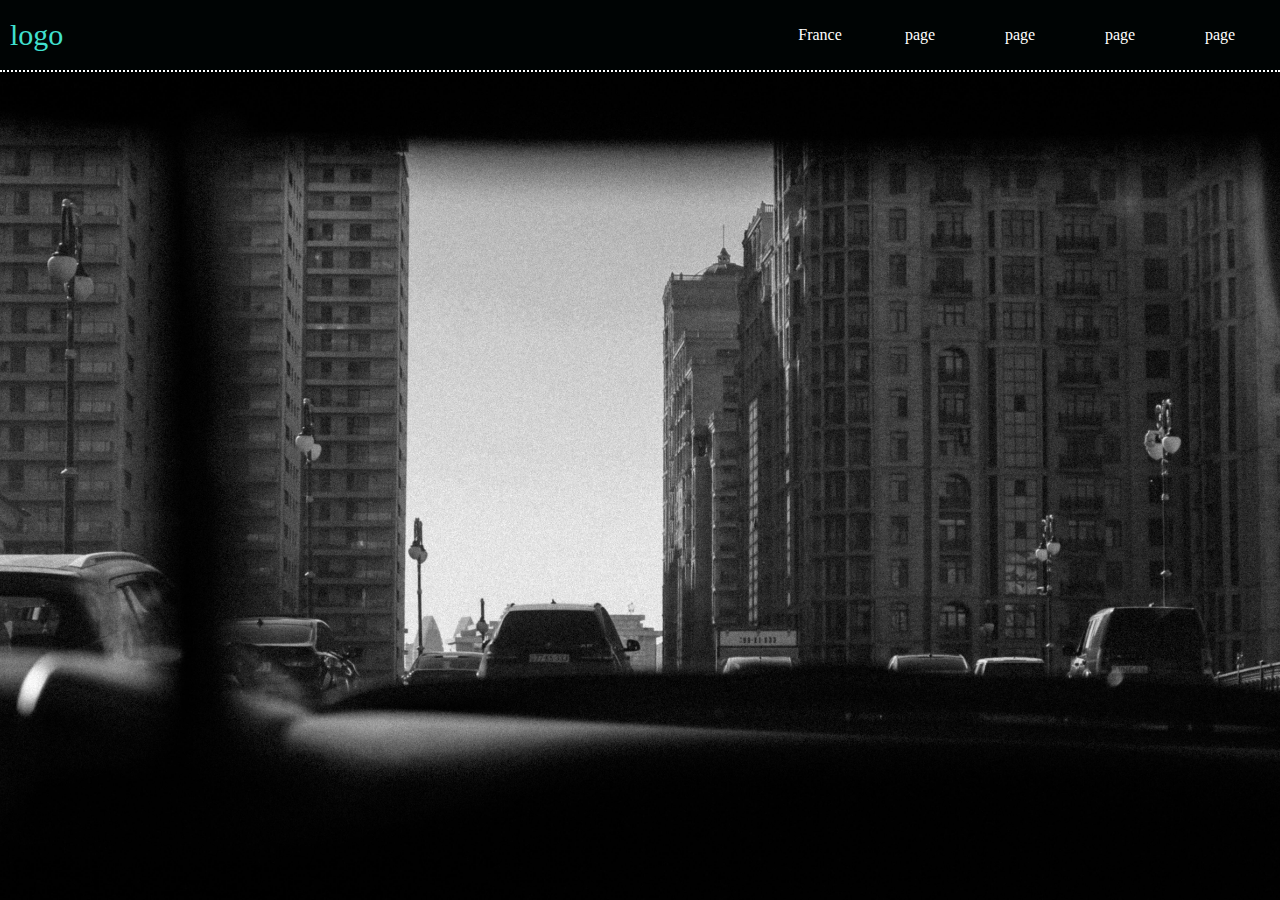
==== index.html @ 2242b92c "first commit" ====
<!DOCTYPE html>
<html lang="en">
  <head>
    <meta name="Description" content="qui? quoi? ou?" />
    <meta name="aurthor" content="2024 manoj-kumar gnanavel" />
    <meta charset="UTF-8" />
    <meta name="viewport" content="width=device-width, initial-scale=1.0" />
    <link rel="stylesheet" href="/assets/css/styles.css" />
    <title></title>
    <!-- google fonts -->
    <!-- google analytics -->
  </head>
  <body>
    <header>
      <a href="/index.html">logo</a>
      <nav>
        <ul>
          <li><a href="">France</a></li>
          <li><a href="">page</a></li>
          <li><a href="">page</a></li>
          <li><a href="">page</a></li>
          <li><a href="">page</a></li>
        </ul>
      </nav>
    </header>
    <section>
      
    </section>
      <main>
        <section >
          <article></article>
          <article></article>
          <article></article>
          <article></article>
        </section>
        <section id="france">
          <article></article>
          <article></article>
          <article></article>
          <article></article>
        </section>
      </main>
    
  </body>
</html>
---- assets/css/styles.css ----
*{
    margin: 0;
    padding: 0;
    box-sizing: border-box;
    scroll-behavior: smooth;
}

:root{
    --j: rgb(0, 4, 4); 
    --px: 10px;
    --g: grey;
}

header{
    width: 100vw;
    height: 8vh;
    background: var(--j);
    padding: var(--px);
    display: flex;
    justify-content: space-between;
    align-items: center;
    position: fixed;
    border-bottom: 2px dotted white;
}

ul,section{display: flex;}

header+section{
    width: 100vw;
    height: 100vh;
    background: url(../img/slide.jpg) 0 0 no-repeat black;
    background-position: center;
    background-size: cover;
}
nav{
    width: 500px;
}

li{
    display: block;
    width: 100px;
    text-align: center;
}

a{
    text-decoration: none;
    color: white;
}

a[ href="/index.html"]{
    color: turquoise;
    font-size: 30px;
}
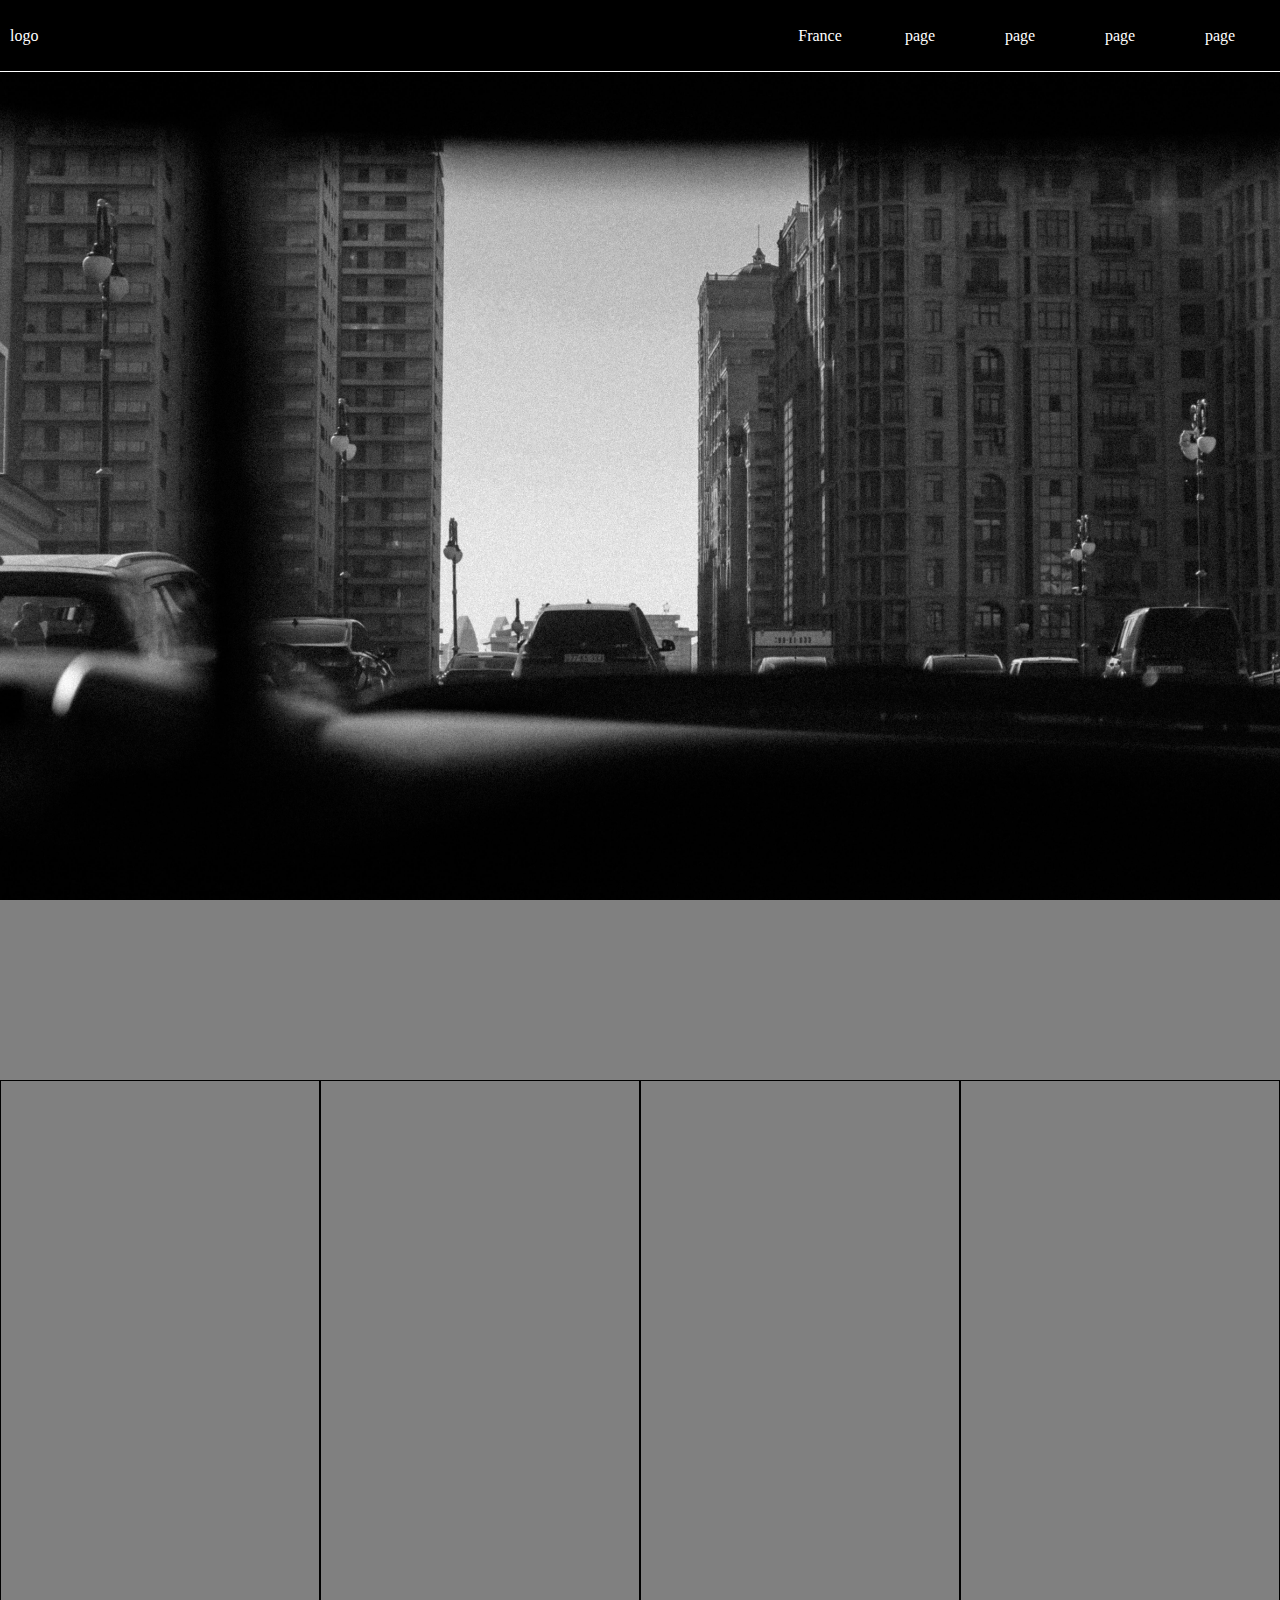
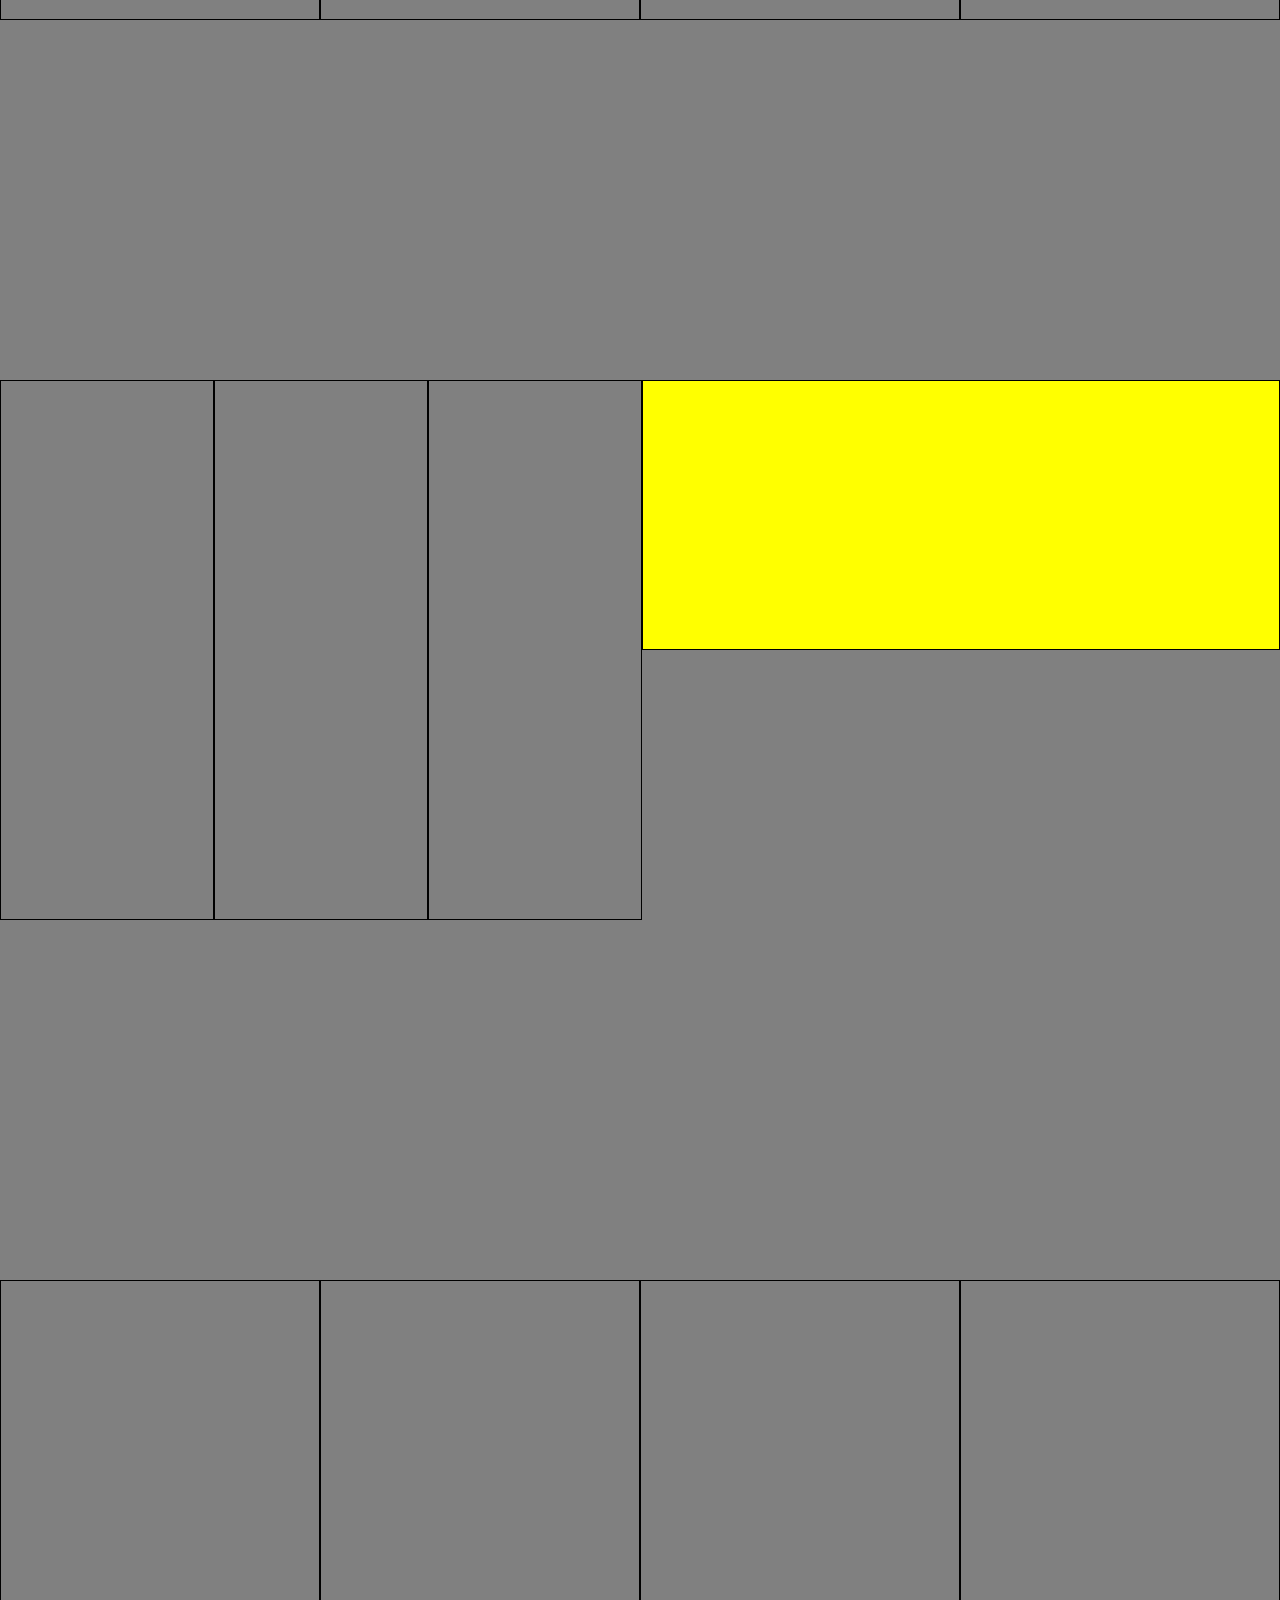
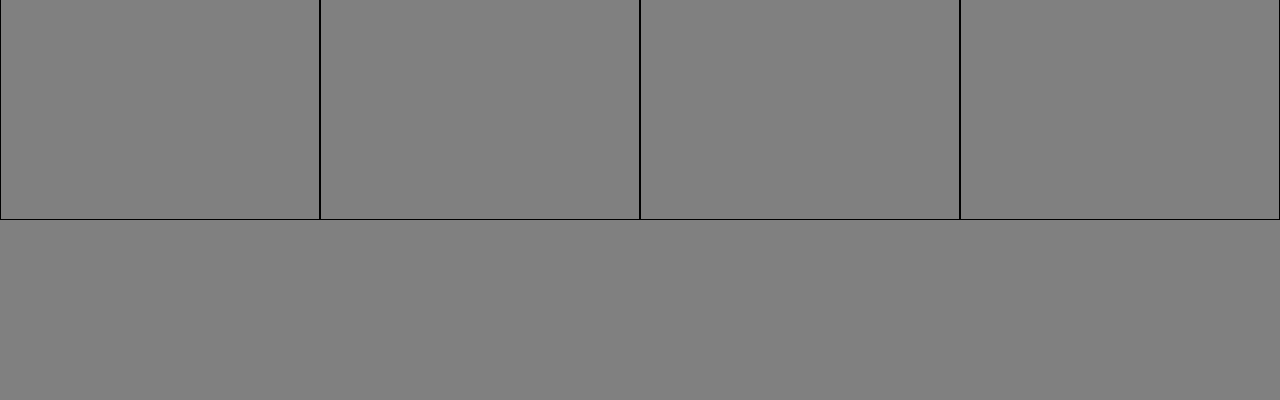
==== commit 51cb2747: "commit" ====
--- a/index.html
+++ b/index.html
@@ -24,7 +24,7 @@
       </nav>
     </header>
     <section>
-      
+
     </section>
       <main>
         <section >
@@ -33,7 +33,15 @@
           <article></article>
           <article></article>
         </section>
-        <section id="france">
+        <section>
+          <div>
+          <article></article>
+          <article></article>
+          <article></article>
+          <article></article>
+        </div>
+        </section>
+        <section >
           <article></article>
           <article></article>
           <article></article>
--- a/assets/css/styles.css
+++ b/assets/css/styles.css
@@ -1,53 +1,90 @@
-*{
+* {
     margin: 0;
     padding: 0;
     box-sizing: border-box;
     scroll-behavior: smooth;
-}
-
-:root{
-    --j: rgb(0, 4, 4); 
+    max-width: 100%;
+  }
+  
+  :root {
+    --j: rgb(0, 0, 0);
     --px: 10px;
     --g: grey;
-}
-
-header{
+  }
+  
+  header {
     width: 100vw;
-    height: 8vh;
+    min-height: 8vh;
     background: var(--j);
     padding: var(--px);
     display: flex;
     justify-content: space-between;
     align-items: center;
     position: fixed;
-    border-bottom: 2px dotted white;
-}
-
-ul,section{display: flex;}
-
-header+section{
+    border-bottom: 1px double white;
+  }
+  
+  ul,
+  section,
+  section > div {
+    display: flex;
+  }
+  
+  header + section {
     width: 100vw;
     height: 100vh;
     background: url(../img/slide.jpg) 0 0 no-repeat black;
-    background-position: center;
     background-size: cover;
-}
-nav{
+  }
+  
+  nav {
     width: 500px;
-}
-
-li{
+  }
+  
+  li {
     display: block;
     width: 100px;
     text-align: center;
-}
-
-a{
+  }
+  
+  a {
     text-decoration: none;
     color: white;
-}
-
-a[ href="/index.html"]{
+  }
+  
+  a[href="index.html"] {
     color: turquoise;
     font-size: 30px;
-}+  }
+  
+  main {
+    background: var(--g);
+  }
+  
+  section {
+    flex-wrap: wrap;
+    align-items: center;
+    min-height: 100vh;
+  }
+  
+  section div {
+    min-height: 60vh;
+  }
+  
+  article {
+    flex: 1;
+    border: 1px solid black;
+    min-height: 60vh;
+  }
+  
+  main > section:nth-child(2) > div > article:nth-child(4) {
+    background: yellow;
+    flex: 3;
+    min-height: 30vh;
+    align-self: flex-start;
+  }
+  
+  main > section:nth-child(2) {
+    display: inherit;
+    padding-top: 20vh;
+  }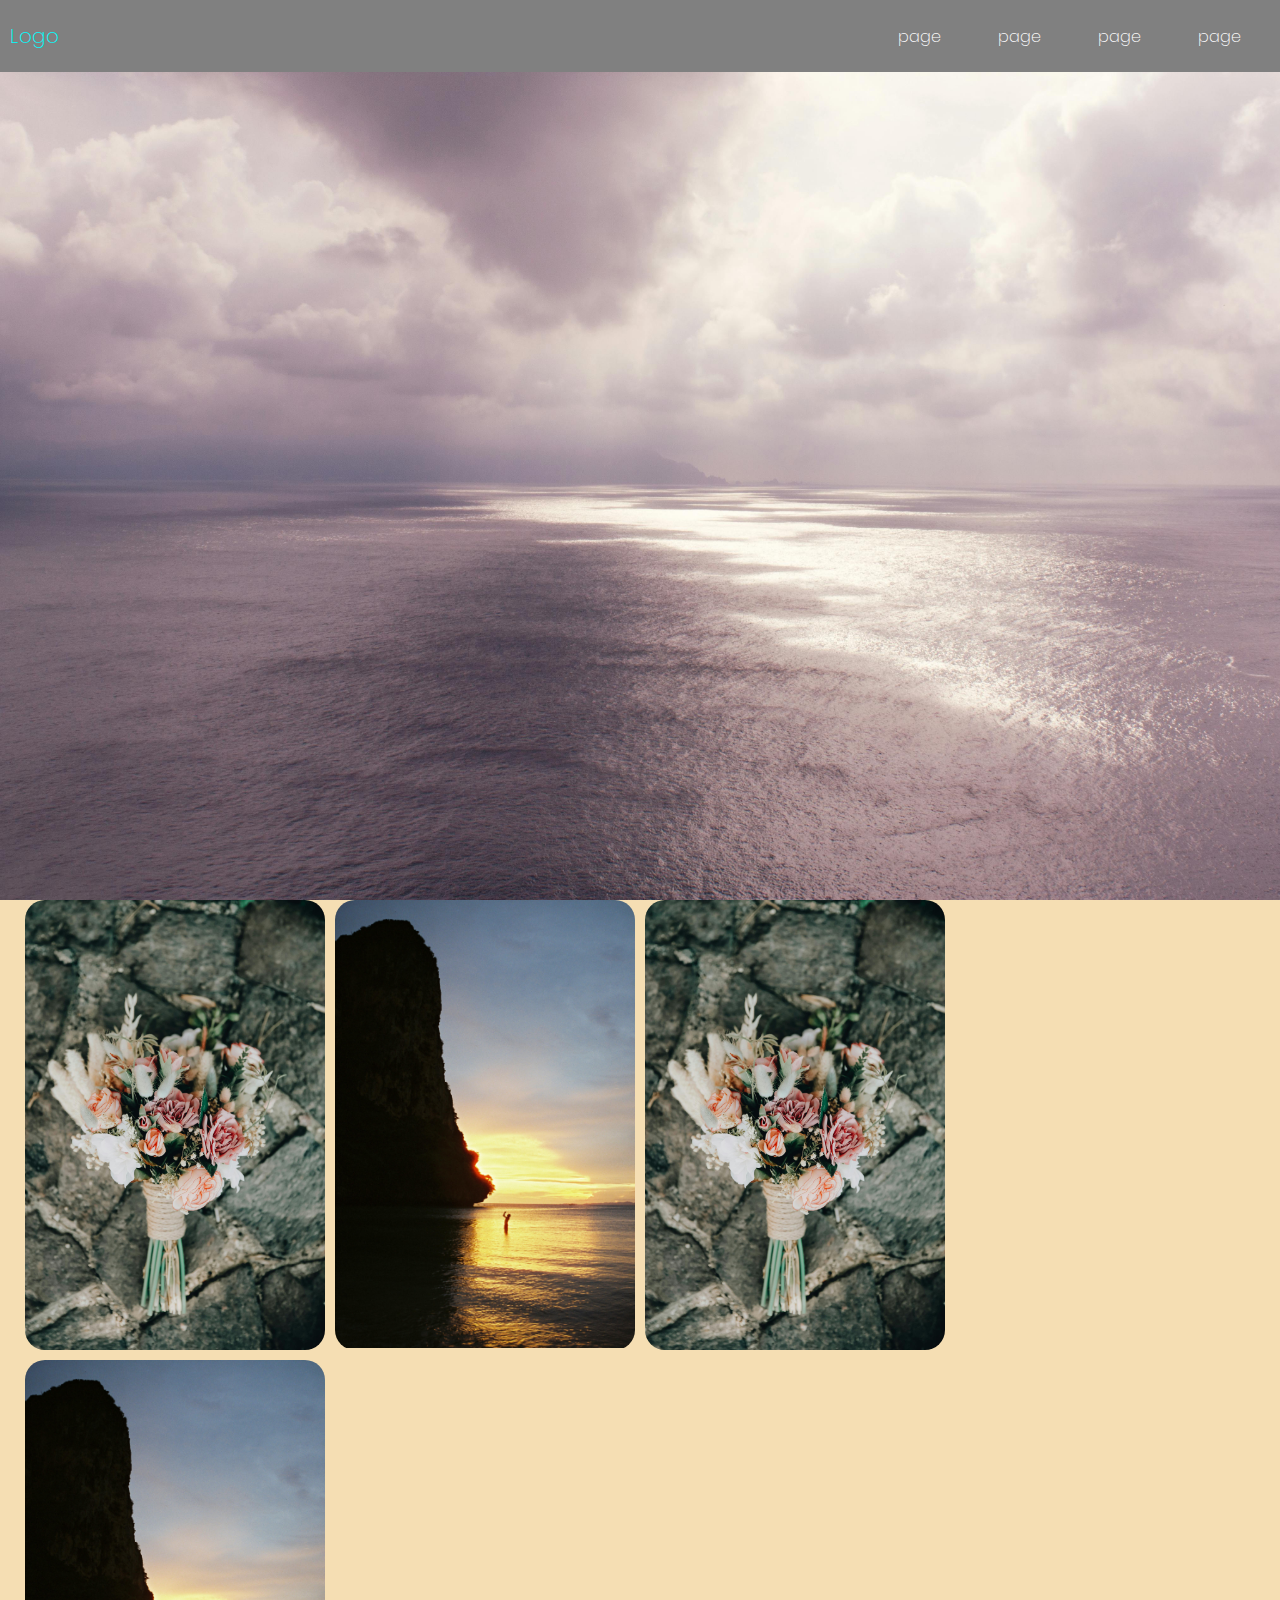
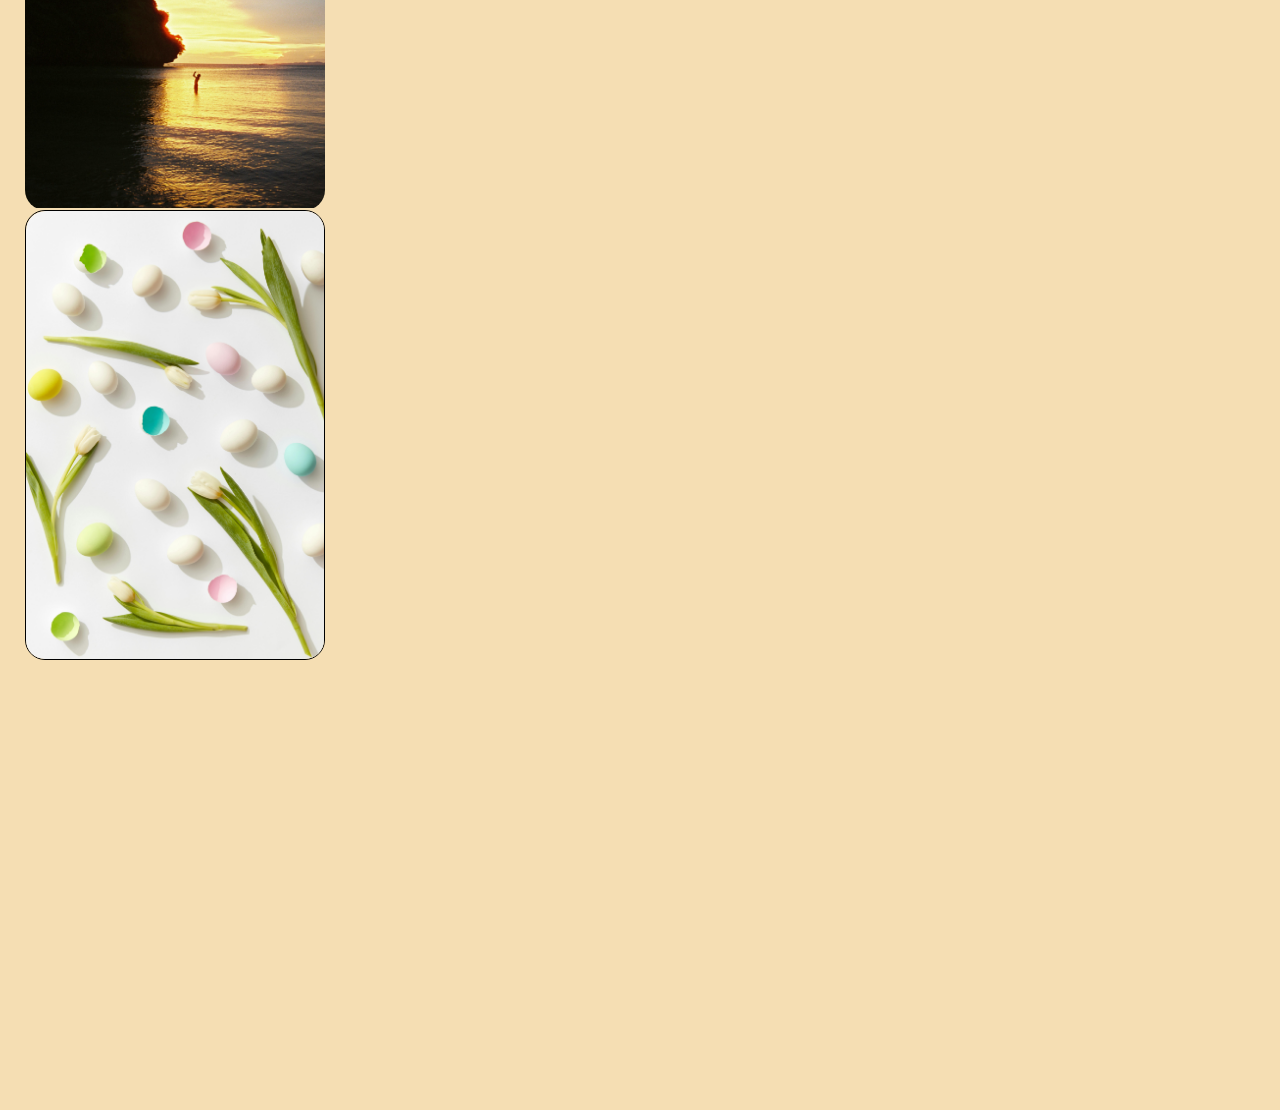
==== commit 85fd1592: "last commit" ====
--- a/index.html
+++ b/index.html
@@ -6,16 +6,22 @@
     <meta charset="UTF-8" />
     <meta name="viewport" content="width=device-width, initial-scale=1.0" />
     <link rel="stylesheet" href="/assets/css/styles.css" />
+    <link rel="stylesheet" href="/assets/css/nav.css" />
+    <link rel="stylesheet" href="/assets/css/animmation.css">
+
     <title></title>
     <!-- google fonts -->
     <!-- google analytics -->
   </head>
   <body>
     <header>
-      <a href="/index.html">logo</a>
+      <a href="/index.html">Logo</a>
+      <a href="#mobile" aria-label="open navigation"
+        ><img src="/assets/img/menu.png" alt=""
+      /></a>
       <nav>
-        <ul>
-          <li><a href="">France</a></li>
+        <ul id="mobile">
+          <li><a href="#" aria-label="close navigation">Fermer X</a></li>
           <li><a href="">page</a></li>
           <li><a href="">page</a></li>
           <li><a href="">page</a></li>
@@ -23,31 +29,67 @@
         </ul>
       </nav>
     </header>
-    <section>
+    <section></section>
+    <main>
+      <section>
+        <figure>
+          <img src="/assets/img/anim.jpg" alt="" />
+  
+          <figcaption>
+            Lorem ipsum dolor, sit amet consectetur adipisicing elit. Sint
+            distinctio facilis, deleniti numquam dolore eum? Aperiam doloribus
+            illum numquam rerum asperiores ratione accusantium distinctio quam?
+            Repellendus unde totam quos dicta?
+          </figcaption>
+        </figure>
+        <figure>
+          <img src="/assets/img/anim1.jpg" alt="" />
+  
+          <figcaption>
+            Lorem ipsum dolor, sit amet consectetur adipisicing elit. Sint
+            distinctio facilis, deleniti numquam dolore eum? Aperiam doloribus
+            illum numquam rerum asperiores ratione accusantium distinctio quam?
+            Repellendus unde totam quos dicta?
+          </figcaption>
+        </figure>
+        <figure>
+          <img src="/assets/img/anim.jpg" alt="" />
+  
+          <figcaption>
+            Lorem ipsum dolor, sit amet consectetur adipisicing elit. Sint
+            distinctio facilis, deleniti numquam dolore eum? Aperiam doloribus
+            illum numquam rerum asperiores ratione accusantium distinctio quam?
+            Repellendus unde totam quos dicta?
+          </figcaption>
+        </figure>
+        <figure>
+          <img src="/assets/img/anim1.jpg" alt="" />
+  
+          <figcaption>
+            Lorem ipsum dolor, sit amet consectetur adipisicing elit. Sint
+            distinctio facilis, deleniti numquam dolore eum? Aperiam doloribus
+            illum numquam rerum asperiores ratione accusantium distinctio quam?
+            Repellendus unde totam quos dicta?
+          </figcaption>
+        </figure>
+      </section>
 
-    </section>
-      <main>
-        <section >
-          <article></article>
-          <article></article>
-          <article></article>
-          <article></article>
-        </section>
-        <section>
+      <section>
+        <article>
+          <figure>
+            <img src="/assets/img/anim2.jpg" alt="" />
+          </figure>
           <div>
-          <article></article>
-          <article></article>
-          <article></article>
-          <article></article>
-        </div>
-        </section>
-        <section >
-          <article></article>
-          <article></article>
-          <article></article>
-          <article></article>
-        </section>
-      </main>
-    
+            <h2>Solde</h2>
+            <p>
+              Lorem ipsum, dolor sit amet consectetur adipisicing elit. Suscipit
+              expedita, natus exercitationem libero incidunt odit vero obcaecati
+              non?
+            </p>
+            <a href=""><span></span></a>
+          </div>
+        </article>
+      </section>
+    </main>
   </body>
 </html>
--- a/assets/css/styles.css
+++ b/assets/css/styles.css
@@ -1,61 +1,51 @@
+@import url("https://fonts.googleapis.com/css2?family=Poppins:ital,wght@0,100;0,200;0,300;0,400;0,500;0,600;0,700;0,800;0,900;1,100;1,200;1,300;1,400;1,500;1,600;1,700;1,800;1,900&display=swap");
 * {
     margin: 0;
     padding: 0;
     box-sizing: border-box;
-    scroll-behavior: smooth;
-    max-width: 100%;
   }
   
+  body {
+    font-family: "Poppins", sans-serif;
+    font-weight: 200;
+    font-style: normal;
+  }
   :root {
     --j: rgb(0, 0, 0);
     --px: 10px;
-    --g: grey;
+    --g: wheat;
   }
-  
-  header {
-    width: 100vw;
-    min-height: 8vh;
-    background: var(--j);
-    padding: var(--px);
-    display: flex;
-    justify-content: space-between;
-    align-items: center;
-    position: fixed;
-    border-bottom: 1px double white;
-  }
-  
-  ul,
-  section,
-  section > div {
-    display: flex;
-  }
-  
+@media screen and (min-width: 1024px){
   header + section {
     width: 100vw;
     height: 100vh;
     background: url(../img/slide.jpg) 0 0 no-repeat black;
     background-size: cover;
   }
+}
+
+@media screen and (min-width: 980px) and (max-width: 1279px)  {
+  header + section {
+    width: 100vw;
+    height: 100vh;
+    background: url(../img/slide2.jpg) 0 0 no-repeat black;
+    background-size: cover;
+  }
+}
+@media screen and (min-width: 480px) and (max-width: 979px)  {
+  header + section {
+    width: 100vw;
+    height: 100vh;
+    background: url(../img/slide2.jpg) 0 0 no-repeat black;
+    background-size: cover;
+  }
+}
   
-  nav {
-    width: 500px;
+
+ main > section{
+    padding-left: 25px;
   }
-  
-  li {
-    display: block;
-    width: 100px;
-    text-align: center;
-  }
-  
-  a {
-    text-decoration: none;
-    color: white;
-  }
-  
-  a[href="index.html"] {
-    color: turquoise;
-    font-size: 30px;
-  }
+
   
   main {
     background: var(--g);
@@ -67,24 +57,14 @@
     min-height: 100vh;
   }
   
-  section div {
-    min-height: 60vh;
-  }
   
   article {
     flex: 1;
     border: 1px solid black;
-    min-height: 60vh;
+    /* min-height: 60vh; */
   }
   
-  main > section:nth-child(2) > div > article:nth-child(4) {
-    background: yellow;
-    flex: 3;
-    min-height: 30vh;
-    align-self: flex-start;
-  }
-  
+
   main > section:nth-child(2) {
     display: inherit;
-    padding-top: 20vh;
   }--- a/assets/css/nav.css
+++ b/assets/css/nav.css
@@ -0,0 +1,82 @@
+@import url("https://fonts.googleapis.com/css2?family=Poppins:ital,wght@0,100;0,200;0,300;0,400;0,500;0,600;0,700;0,800;0,900;1,100;1,200;1,300;1,400;1,500;1,600;1,700;1,800;1,900&display=swap");
+* {
+    margin: 0;
+    padding: 0;
+    box-sizing: border-box;
+  }
+  
+  body {
+    font-family: "Poppins", sans-serif;
+    font-weight: 200;
+    font-style: normal;
+  }
+header {
+  background: grey;
+  display: flex;
+  justify-content: space-between;
+  padding: 0 10px;
+  align-items: center;
+  min-height: 8vh;
+  width: 100%;
+  position: fixed;
+  z-index: 5;
+}
+header>:first-child{
+  color: aqua;
+  font-size: 20px;
+}
+
+a {
+  text-decoration: none;
+}
+
+ul {
+  list-style: none;
+  display: flex;
+}
+
+li > a,
+header > a {
+  color: white;
+}
+
+li {
+  display: block;
+  width: 100px;
+  text-align: center;
+}
+
+@media screen and (min-width: 769px) {
+  header > a:nth-child(2),
+  ul > li:first-child {
+    display: none;
+  }
+}
+
+@media screen and (max-width: 768px) {
+  #mobile {
+    position: fixed;
+    flex-direction: column;
+    justify-content: space-around;
+    background-color: black;
+    width: 100%;
+    height: 100vh;
+    top: 0;
+    align-items: center;
+  }
+  ul > li:first-child > a {
+    color: crimson;
+  }
+  #mobile:not(:target) {
+    right: -100%;
+    transition: right 1.5s;
+  }
+  #mobile:target {
+    right: 0;
+    transition: 0.5s;
+  }
+  header > a:nth-child(2){
+    position: absolute;
+    right: 20px;
+  }
+}
--- a/assets/css/animmation.css
+++ b/assets/css/animmation.css
@@ -0,0 +1,82 @@
+@import url("https://fonts.googleapis.com/css2?family=Poppins:ital,wght@0,100;0,200;0,300;0,400;0,500;0,600;0,700;0,800;0,900;1,100;1,200;1,300;1,400;1,500;1,600;1,700;1,800;1,900&display=swap");
+
+* {
+  margin: 0;
+  padding: 0;
+  box-sizing: border-box;
+}
+body {
+  font-family: "Poppins", sans-serif;
+  font-weight: 200;
+  font-style: normal;
+}
+
+figure,
+article {
+  width: 300px;
+  height: 450px;
+  position: relative;
+  cursor: pointer;
+  overflow: hidden;
+  border-radius: 20px;
+}
+
+figure > img {
+  max-width: 100%;
+  min-width: 100%;
+}
+
+figcaption,div {
+  width: 300px;
+  background: rgba(0, 0, 0, 0.7);
+  color: white;
+  padding: 10px;
+  height: 450px;
+  position: absolute;
+  top: 450px;
+  left: 0;
+  transition: 500ms linear;
+}
+
+figure:hover > figcaption,
+article:hover > div {
+  top: 0;
+}
+
+section {
+  width: 80%;
+  display: flex;
+  flex-wrap: wrap;
+  gap: 10px;
+}
+
+a > span::before {
+  content: "manoj@example.com";
+  color: white;
+  margin: 10px auto 0;
+  border: 1px solid white;
+  border-radius: 10px;
+  text-decoration: none;
+  display: block;
+  width: 250px;
+  height: 40px;
+  text-align: center;
+  line-height: 40px;
+  /* animation: manoj  2s ease-in-out infinite; */
+}
+
+/* @keyframes manoj {
+  0%,
+  100% {
+    content: "en";
+  }
+
+  30% {
+    content: "en savoir";
+  }
+
+  60%,
+  80% {
+    content: "en savoir +";
+  }
+} */
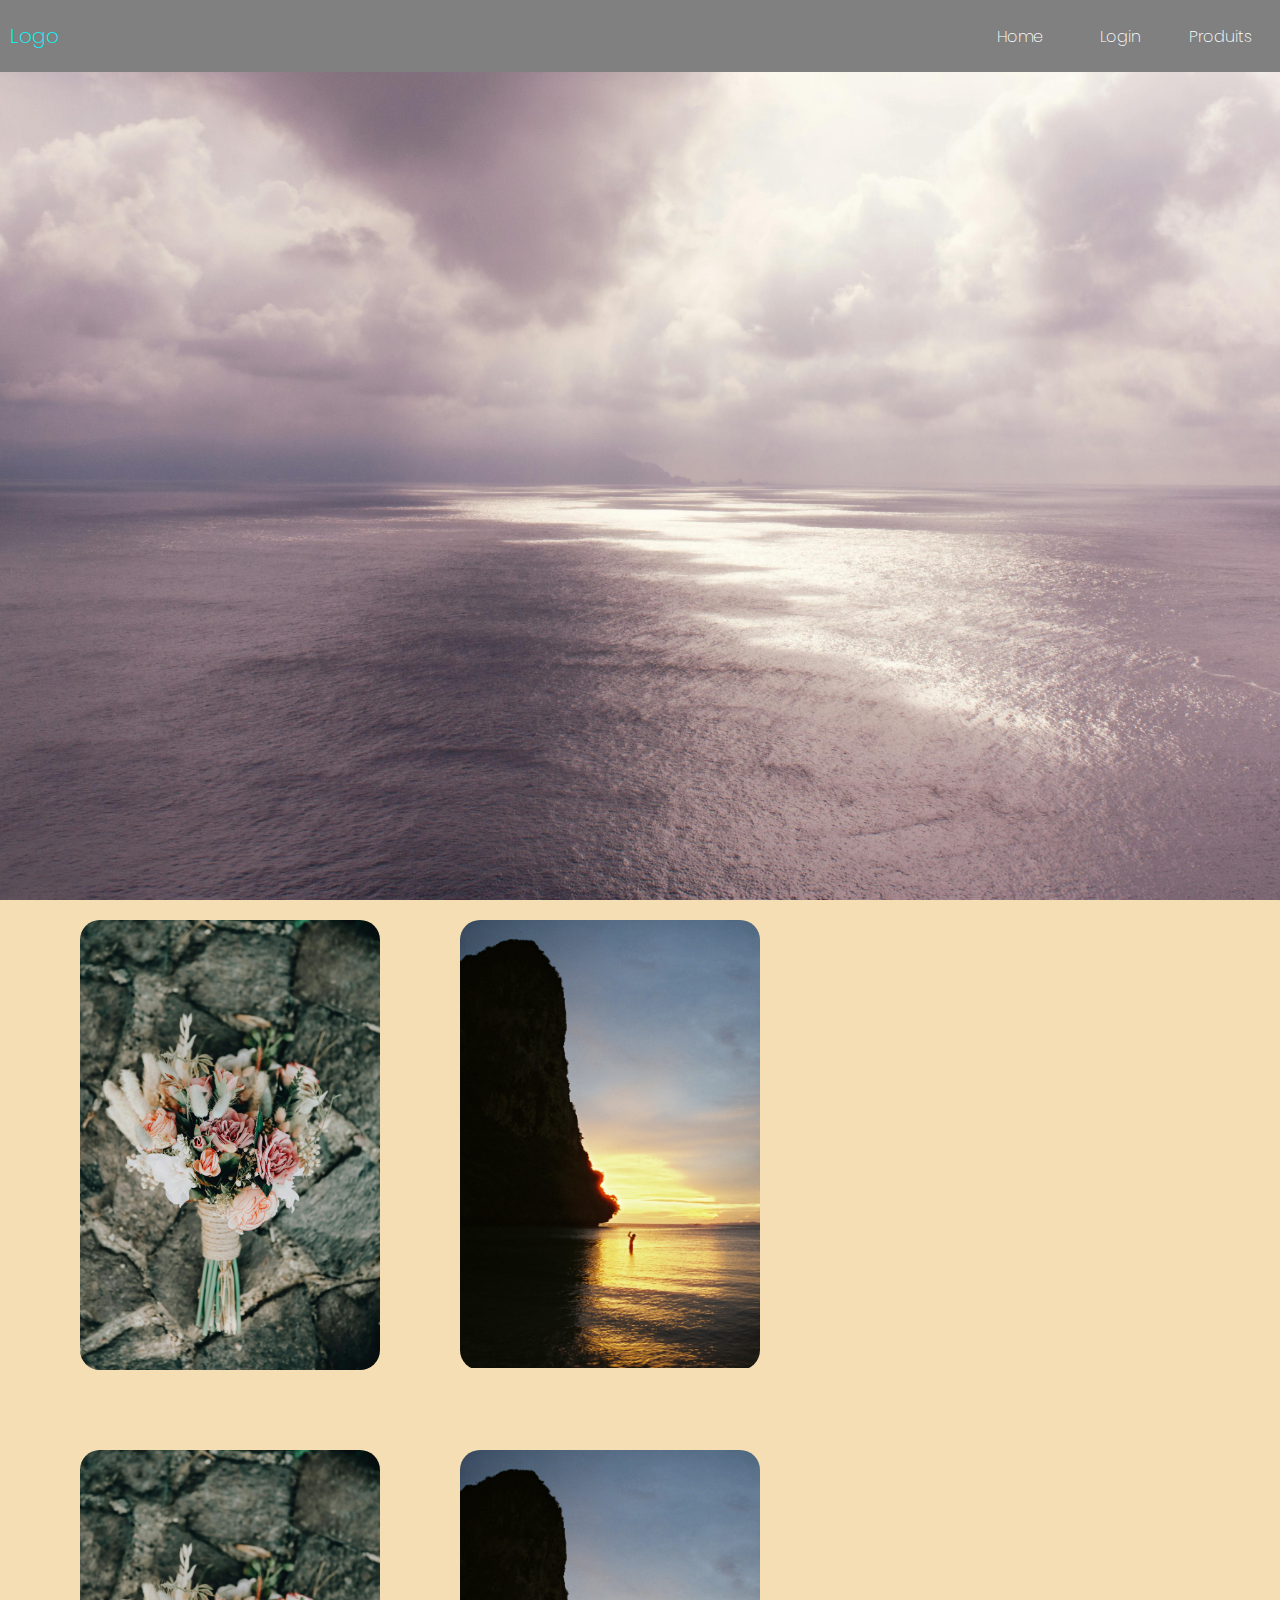
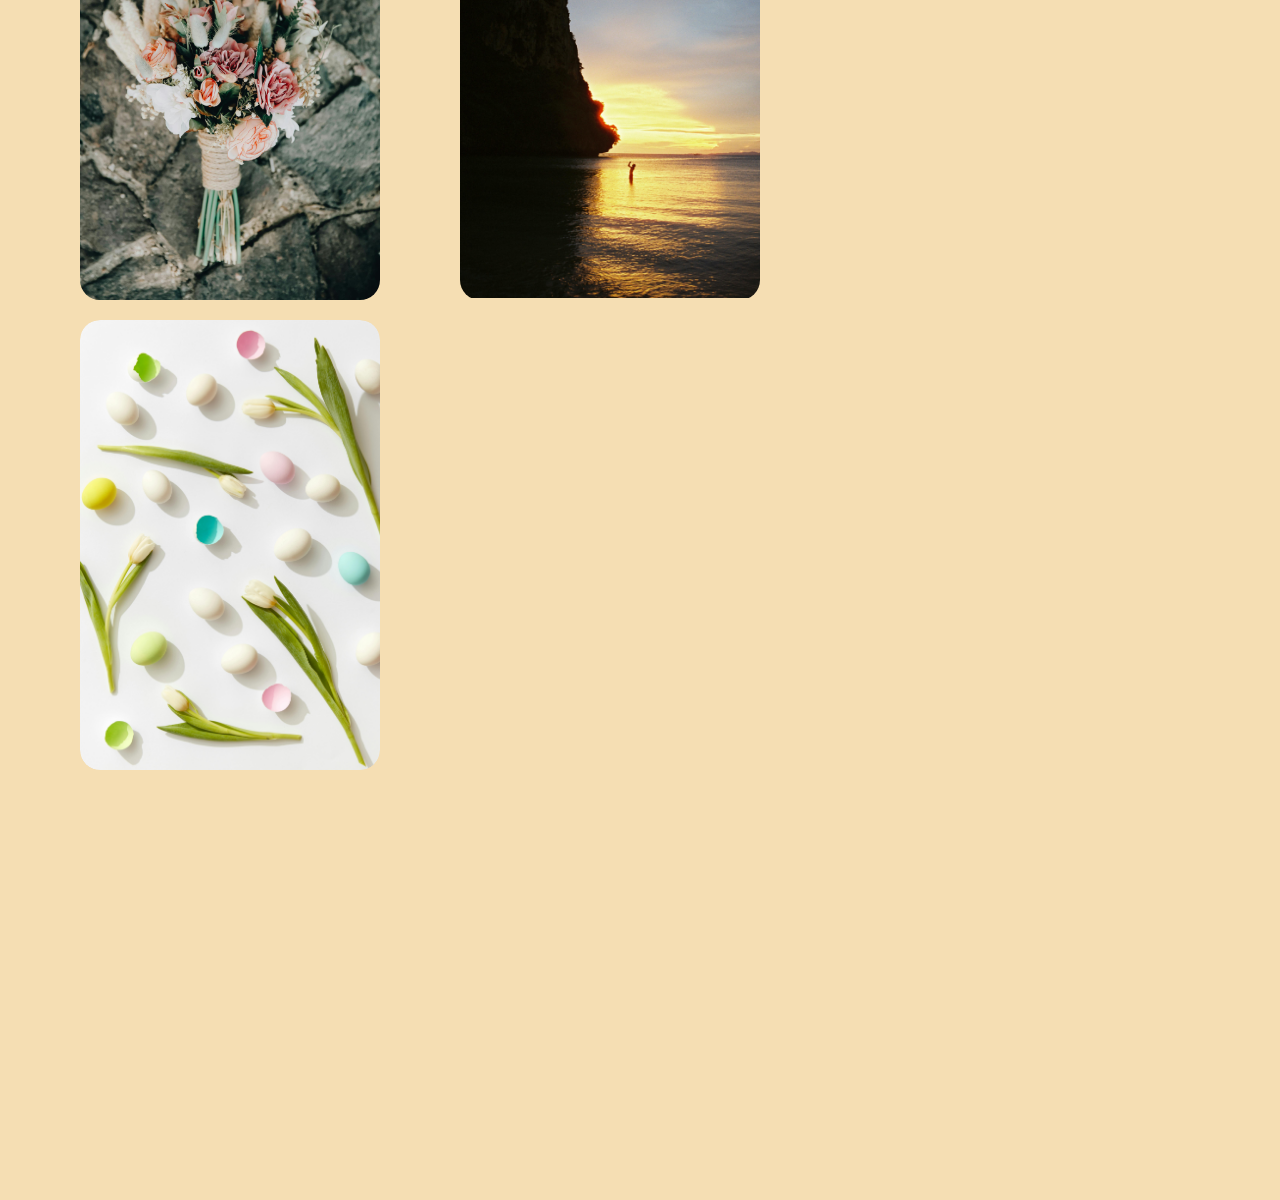
==== commit f4b27f97: "last commit/28/03/24" ====
--- a/index.html
+++ b/index.html
@@ -22,10 +22,10 @@
       <nav>
         <ul id="mobile">
           <li><a href="#" aria-label="close navigation">Fermer X</a></li>
-          <li><a href="">page</a></li>
-          <li><a href="">page</a></li>
-          <li><a href="">page</a></li>
-          <li><a href="">page</a></li>
+          <li><a href="">Home</a></li>
+          <li><a href="">Login</a></li>
+          <li><a href="">Produits</a></li>
+          
         </ul>
       </nav>
     </header>
--- a/assets/css/styles.css
+++ b/assets/css/styles.css
@@ -40,13 +40,27 @@
     background-size: cover;
   }
 }
+@media screen and (orientation:portrait){
+  header + section{
+    background: url(/assets/img/slide2.jpg) center center no-repeat fixed;
+    background-size: cover;
+  }
+}
+@media screen and (orientation:landscape){
+  header + section{
+    background: url(/assets/img/slide.jpg) center center no-repeat fixed;
+    background-size: cover;
+  }
+}
   
 
  main > section{
-    padding-left: 25px;
+  display: flex;
+    padding-left: 80px;
+    align-items: center;
+    gap: 80px;
   }
 
-  
   main {
     background: var(--g);
   }
@@ -55,13 +69,13 @@
     flex-wrap: wrap;
     align-items: center;
     min-height: 100vh;
+    padding-top: 20px;
   }
   
   
   article {
     flex: 1;
-    border: 1px solid black;
-    /* min-height: 60vh; */
+    /* border: 1px solid black; */
   }
   
 
--- a/assets/css/animmation.css
+++ b/assets/css/animmation.css
@@ -51,7 +51,7 @@
 }
 
 a > span::before {
-  content: "manoj@example.com";
+  content: "";
   color: white;
   margin: 10px auto 0;
   border: 1px solid white;
@@ -62,10 +62,10 @@
   height: 40px;
   text-align: center;
   line-height: 40px;
-  /* animation: manoj  2s ease-in-out infinite; */
+  animation: manoj  1s ease-in-out infinite;
 }
 
-/* @keyframes manoj {
+@keyframes manoj {
   0%,
   100% {
     content: "en";
@@ -76,7 +76,11 @@
   }
 
   60%,
-  80% {
-    content: "en savoir +";
+  70% {
+    content: "en savoir plus";
   }
-} */
+
+  80%,90%{
+    content: "en savoir plus . .";
+  }
+}
